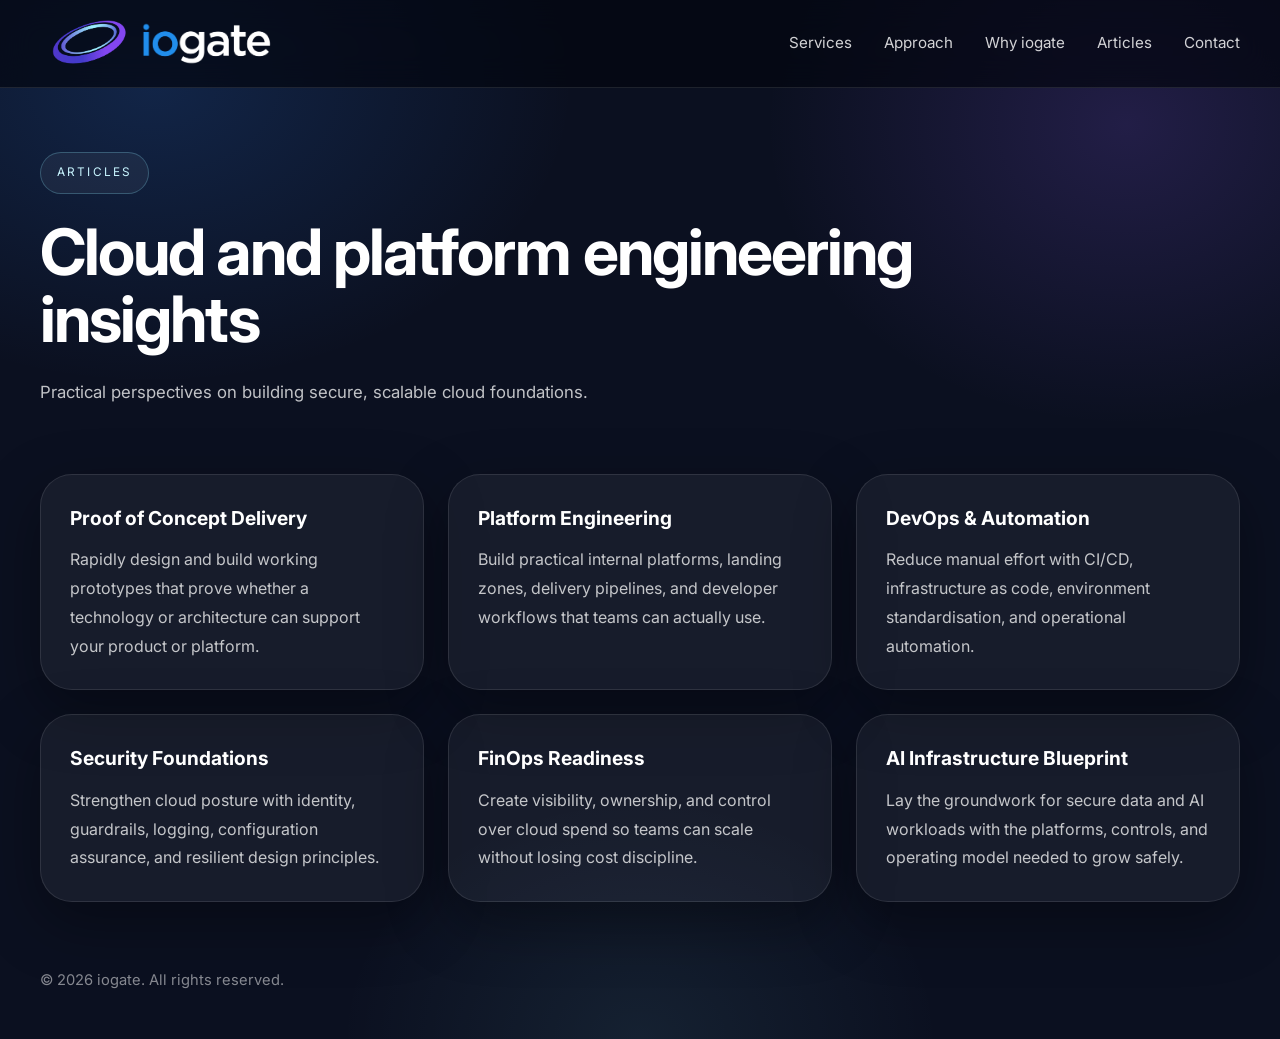
==== articles/index.html @ 21b883d8 "added details for articles" ====
<!DOCTYPE html>
<html lang="en">
<head>
  <meta charset="UTF-8" />
  <meta name="viewport" content="width=device-width, initial-scale=1.0" />
  <title>Articles | iogate</title>
  <meta name="description" content="Cloud and platform engineering articles from iogate." />
  <link rel="stylesheet" href="../styles.css" />
  <link rel="preconnect" href="https://fonts.bunny.net" />
  <link rel="stylesheet" href="https://fonts.bunny.net/css?family=inter:400,700,800" />
  <link rel="icon" type="image/svg+xml" href="/images/favicon/favicon.svg">
  <link rel="icon" type="image/png" sizes="96x96" href="/images/favicon/favicon-96x96.png">
  <link rel="icon" href="/images/favicon/favicon.ico">
  <link rel="apple-touch-icon" sizes="180x180" href="/images/favicon/apple-touch-icon.png">
  <link rel="manifest" href="/images/favicon/site.webmanifest">
</head>
<body>
  <header class="site-header">
    <div class="container header-inner">
      <a class="brand" href="/" aria-label="iogate home">
        <img src="/images/iogate-logo.png" alt="" class="brand-icon-img" width="2315" height="1316" />
        <img src="/images/iogate-logo-header-text.png" alt="iogate" class="brand-text-img" width="3014" height="839" />
      </a>
      <button class="menu-toggle" aria-expanded="false" aria-controls="site-nav" id="menuToggle">Menu</button>
      <nav class="nav" id="site-nav">
        <a href="/#services">Services</a>
        <a href="/#approach">Approach</a>
        <a href="/#about">Why iogate</a>
        <a href="/articles/" aria-current="page">Articles</a>
        <a href="/#contact">Contact</a>
      </nav>
    </div>
  </header>

  <main>
    <section class="hero" style="padding: 4rem 0 2rem;">
      <div class="container">
        <div class="eyebrow">Articles</div>
        <h1 style="max-width: 24ch;">Cloud and platform engineering insights</h1>
        <p style="margin-top: 1.5rem; color: var(--muted); font-size: 1.05rem; line-height: 1.8; max-width: 60ch;">
          Practical perspectives on building secure, scalable cloud foundations.
        </p>
      </div>
    </section>

    <section class="section">
      <div class="container">
        <div class="services-grid">
          <a href="proof-of-concept-delivery.html" class="service-card-link">
            <article class="service-card">
              <h3>Proof of Concept Delivery</h3>
              <p>Rapidly design and build working prototypes that prove whether a technology or architecture can support your product or platform.</p>
            </article>
          </a>
          <a href="platform-engineering.html" class="service-card-link">
            <article class="service-card">
              <h3>Platform Engineering</h3>
              <p>Build practical internal platforms, landing zones, delivery pipelines, and developer workflows that teams can actually use.</p>
            </article>
          </a>
          <a href="devops-and-automation.html" class="service-card-link">
            <article class="service-card">
              <h3>DevOps &amp; Automation</h3>
              <p>Reduce manual effort with CI/CD, infrastructure as code, environment standardisation, and operational automation.</p>
            </article>
          </a>
          <a href="security-foundations.html" class="service-card-link">
            <article class="service-card">
              <h3>Security Foundations</h3>
              <p>Strengthen cloud posture with identity, guardrails, logging, configuration assurance, and resilient design principles.</p>
            </article>
          </a>
          <a href="finops-readiness.html" class="service-card-link">
            <article class="service-card">
              <h3>FinOps Readiness</h3>
              <p>Create visibility, ownership, and control over cloud spend so teams can scale without losing cost discipline.</p>
            </article>
          </a>
          <a href="ai-infrastructure-blueprint.html" class="service-card-link">
            <article class="service-card">
              <h3>AI Infrastructure Blueprint</h3>
              <p>Lay the groundwork for secure data and AI workloads with the platforms, controls, and operating model needed to grow safely.</p>
            </article>
          </a>
        </div>
      </div>
    </section>
  </main>

  <footer class="footer">
    <div class="container">&copy; <span id="year"></span> iogate. All rights reserved.</div>
  </footer>

  <script>
    const menuToggle = document.getElementById('menuToggle');
    const siteNav = document.getElementById('site-nav');
    const year = document.getElementById('year');
    if (year) year.textContent = new Date().getFullYear();
    if (menuToggle && siteNav) {
      menuToggle.addEventListener('click', function () {
        const isOpen = siteNav.classList.toggle('open');
        menuToggle.setAttribute('aria-expanded', String(isOpen));
      });
      siteNav.querySelectorAll('a').forEach(function (link) {
        link.addEventListener('click', function () {
          siteNav.classList.remove('open');
          menuToggle.setAttribute('aria-expanded', 'false');
        });
      });
    }
  </script>
</body>
</html>
---- styles.css ----
:root {
  --bg: #0b1020;
  --bg-soft: rgba(255, 255, 255, 0.05);
  --bg-softer: rgba(255, 255, 255, 0.03);
  --border: rgba(255, 255, 255, 0.1);

  --text: #ffffff;
  --muted: rgba(255, 255, 255, 0.75);
  --muted-2: rgba(255, 255, 255, 0.65);

  --blue: #4ea3ff;
  --blue-strong: #3185fc;
  --violet: #8b5cf6;
  --cyan: #8be9ff;

  --shadow: 0 20px 60px rgba(0, 0, 0, 0.35);
  --shadow-strong: 0 30px 80px rgba(6, 12, 30, 0.55);

  --radius: 32px;
  --radius-sm: 18px;
  --max: 1200px;
}

/* Base */
* {
  box-sizing: border-box;
}

.sr-only {
  position: absolute;
  width: 1px;
  height: 1px;
  padding: 0;
  margin: -1px;
  overflow: hidden;
  clip: rect(0, 0, 0, 0);
  white-space: nowrap;
  border: 0;
}

html {
  scroll-behavior: smooth;
}

body {
  margin: 0;
  font-family: Inter, ui-sans-serif, system-ui, -apple-system, BlinkMacSystemFont, "Segoe UI", sans-serif;
  line-height: 1.5;
  color: var(--text);
  background:
    radial-gradient(700px 500px at 12% 8%, rgba(49, 133, 252, 0.18), transparent 60%),
    radial-gradient(600px 500px at 88% 12%, rgba(139, 92, 246, 0.18), transparent 60%),
    radial-gradient(500px 400px at 50% 100%, rgba(139, 233, 255, 0.08), transparent 60%),
    var(--bg);
}

h1,
h2,
h3,
p {
  margin: 0;
}

a {
  color: inherit;
  text-decoration: none;
}

img {
  display: block;
  max-width: 100%;
}

.container {
  width: min(calc(100% - 2rem), var(--max));
  margin: 0 auto;
}

/* Header */
.site-header {
  position: sticky;
  top: 0;
  z-index: 20;
  backdrop-filter: blur(16px);
  background: rgba(4, 7, 16, 0.7);
  border-bottom: 1px solid var(--border);
}

.header-inner {
  position: relative;
  display: flex;
  align-items: center;
  justify-content: space-between;
  gap: 1rem;
  padding: 1rem 0;
}

.brand {
  display: flex;
  align-items: center;
  gap: 0;
}

.brand-icon-img {
  width: auto;
  height: 55px;
  margin-right: -16px;
}

.brand-text-img {
  width: auto;
  height: 44px;
}

.brand-logo {
  display: block;
  width: auto;
  height: 72px;
  filter: drop-shadow(0 8px 20px rgba(78, 163, 255, 0.25));
}

.nav {
  display: flex;
  align-items: center;
  gap: 2rem;
  color: rgba(255, 255, 255, 0.82);
  font-size: 0.95rem;
}

.nav a:hover {
  color: #fff;
}

.menu-toggle {
  display: none;
  padding: 0.7rem 0.9rem;
  border: 1px solid var(--border);
  border-radius: 14px;
  background: var(--bg-soft);
  color: #fff;
  cursor: pointer;
}

/* Hero */
.hero {
  padding: 5.5rem 0 4rem;
}

.hero-grid {
  display: grid;
  grid-template-columns: 1.05fr 0.95fr;
  gap: 3rem;
  align-items: center;
}

.eyebrow {
  display: inline-flex;
  align-items: center;
  gap: 0.5rem;
  margin-bottom: 1.5rem;
  padding: 0.7rem 1rem;
  border: 1px solid rgba(139, 233, 255, 0.25);
  border-radius: 999px;
  background: var(--bg-soft);
  color: #c8f5ff;
  font-size: 0.74rem;
  letter-spacing: 0.18em;
  text-transform: uppercase;
}

h1 {
  max-width: 14ch;
  font-size: clamp(2.6rem, 5vw, 4.5rem);
  line-height: 1.05;
  letter-spacing: -0.03em;
}

.hero-copy p {
  max-width: 60ch;
  margin-top: 1.5rem;
  color: var(--muted);
  font-size: 1.05rem;
  line-height: 1.8;
}

/* Buttons */
.button-row {
  display: flex;
  flex-wrap: wrap;
  gap: 1rem;
  margin-top: 2rem;
}

.button {
  display: inline-flex;
  align-items: center;
  justify-content: center;
  min-height: 50px;
  padding: 0 1.4rem;
  border: 1px solid transparent;
  border-radius: 18px;
  font-weight: 700;
  transition: transform 0.18s ease, background 0.18s ease, border-color 0.18s ease;
  white-space: nowrap;
  width: fit-content;
}

.button:hover {
  transform: translateY(-1px);
}

.button-primary {
  background: #fff;
  color: #101828;
  box-shadow: 0 16px 40px rgba(255, 255, 255, 0.08);
}

.button-secondary {
  border-color: rgba(255, 255, 255, 0.14);
  background: var(--bg-soft);
  color: #fff;
}

/* Trust cards */
.trust-grid {
  display: grid;
  grid-template-columns: repeat(2, minmax(0, 1fr));
  gap: 0.85rem 1rem;
  margin-top: 2.25rem;
}

.trust-card {
  position: relative;
  display: flex;
  align-items: center;
  min-height: 64px;
  padding: 1rem 1rem 1rem 1.15rem;
  border: 1px solid rgba(255, 255, 255, 0.06);
  border-radius: 16px;
  background: rgba(255, 255, 255, 0.025);
  color: rgba(255, 255, 255, 0.78);
  font-size: 0.94rem;
  line-height: 1.4;
}

.trust-card::before {
  content: "";
  position: absolute;
  top: 50%;
  left: 0.7rem;
  width: 2px;
  height: 60%;
  border-radius: 999px;
  transform: translateY(-50%);
  background: linear-gradient(180deg, var(--blue), var(--violet));
}

/* Shared panel styles */
.panel,
.service-card,
.step,
.contact-panel,
.form-panel,
.positioning {
  border: 1px solid var(--border);
  border-radius: var(--radius);
  background: var(--bg-soft);
  box-shadow: var(--shadow);
}

/* Hero visual card */
.visual-card {
  position: relative;
  display: flex;
  align-items: center;
  justify-content: center;
  min-height: 30rem;
  overflow: hidden;
  border: 1px solid var(--border);
  border-radius: 36px;
  background: linear-gradient(180deg, rgba(255, 255, 255, 0.05), rgba(255, 255, 255, 0.03));
  box-shadow: var(--shadow-strong);
}

.visual-card::before {
  content: "";
  position: absolute;
  top: 40%;
  left: 50%;
  width: 620px;
  height: 620px;
  border-radius: 999px;
  transform: translate(-50%, -50%);
  background: radial-gradient(
    circle,
    rgba(78, 163, 255, 0.25),
    rgba(139, 92, 246, 0.18),
    transparent 70%
  );
  filter: blur(50px);
  z-index: 0;
}

.visual-logo {
  position: absolute;
  inset: 0;
  z-index: 1;
  width: 100%;
  height: 100%;
  object-fit: contain;
  object-position: center 5%;
  transform: scale(1);
  filter: drop-shadow(0 40px 100px rgba(0, 0, 0, 0.8));
}

.visual-note {
  position: absolute;
  left: 2rem;
  right: 2rem;
  bottom: 1.5rem;
  z-index: 2;
  padding: 1rem;
  border: 1px solid var(--border);
  border-radius: 24px;
  background: rgba(3, 7, 18, 0.72);
  backdrop-filter: blur(12px);
}

.visual-note strong {
  display: block;
  margin-bottom: 0.45rem;
  font-size: 0.98rem;
}

.visual-note p {
  color: var(--muted-2);
  font-size: 0.95rem;
  line-height: 1.7;
}

/* Sections */
section.section {
  padding: 2.2rem 0;
}

.section-intro {
  max-width: 46rem;
  margin-bottom: 2rem;
}

.section-intro h2,
.panel h2,
.positioning h2,
.contact-panel h2 {
  margin-bottom: 1rem;
  font-size: clamp(1.9rem, 3vw, 2.9rem);
  line-height: 1.15;
  letter-spacing: -0.02em;
}

.kicker {
  margin-bottom: 1rem;
  color: #9defff;
  font-size: 0.78rem;
  letter-spacing: 0.18em;
  text-transform: uppercase;
}

.panel p,
.section-intro p,
.service-card p,
.step p,
.contact-panel p,
.contact-meta,
.positioning p {
  color: var(--muted);
  line-height: 1.8;
}

/* Grid layouts */
.panel-grid-3 {
  display: grid;
  grid-template-columns: 1.1fr 1fr 1fr;
  gap: 1.5rem;
}

.panel-grid-2 {
  display: grid;
  grid-template-columns: 1fr 1fr;
  gap: 1.5rem;
}

.panel {
  padding: 2rem;
}

.services-grid {
  display: grid;
  grid-template-columns: repeat(3, minmax(0, 1fr));
  gap: 1.5rem;
}

.service-card {
  padding: 1.8rem;
  transition: transform 0.18s ease, background 0.18s ease;
}

.service-card-link {
  display: block;
  color: inherit;
  text-decoration: none;
  border-radius: var(--radius);
}

.service-card-link .service-card {
  height: 100%;
}

.service-card:hover {
  transform: translateY(-4px);
  background: rgba(255, 255, 255, 0.07);
}

.service-card h3,
.step h3 {
  margin-bottom: 0.8rem;
  font-size: 1.2rem;
}

.approach-grid {
  display: grid;
  grid-template-columns: 0.95fr 1.05fr;
  gap: 2rem;
  align-items: start;
}

.steps {
  display: grid;
  gap: 1rem;
}

.step {
  display: grid;
  grid-template-columns: 52px 1fr;
  gap: 1rem;
  align-items: start;
  padding: 1.3rem 1.4rem;
}

.step-number {
  display: grid;
  place-items: center;
  width: 52px;
  height: 52px;
  border-radius: 999px;
  background: linear-gradient(135deg, var(--blue-strong), var(--violet));
  font-weight: 800;
}

.positioning {
  display: flex;
  align-items: center;
  justify-content: space-between;
  gap: 1.5rem;
  padding: 2rem;
  background: linear-gradient(
    90deg,
    rgba(49, 133, 252, 0.1),
    rgba(139, 92, 246, 0.1),
    rgba(139, 233, 255, 0.08)
  );
}

/* Contact */
.contact-grid {
  display: grid;
  grid-template-columns: 1fr 1fr;
  gap: 1.5rem;
}

.contact-panel,
.form-panel {
  padding: 2rem;
}

.contact-meta {
  display: grid;
  gap: 0.65rem;
  margin-top: 1.5rem;
  font-size: 0.98rem;
}

.form-grid {
  display: grid;
  gap: 1rem;
}

input,
textarea {
  width: 100%;
  padding: 1rem;
  border: 1px solid var(--border);
  border-radius: 18px;
  background: rgba(255, 255, 255, 0.05);
  color: #fff;
  font: inherit;
}

input::placeholder,
textarea::placeholder {
  color: rgba(255, 255, 255, 0.38);
}

input:focus,
textarea:focus {
  outline: none;
  border-color: rgba(78, 163, 255, 0.45);
  box-shadow: 0 0 0 4px rgba(78, 163, 255, 0.08);
}

textarea {
  min-height: 150px;
  resize: vertical;
}

/* Article body */
.article-body {
  max-width: 54rem;
  color: var(--muted);
  font-size: 1.1rem;
  line-height: 2;
}

.article-body h2 {
  margin-top: 3rem;
  margin-bottom: 1.25rem;
  padding-top: 2rem;
  border-top: 1px solid var(--border);
  color: var(--text);
  font-size: 1.6rem;
  letter-spacing: -0.02em;
}

.article-body h2:first-child {
  margin-top: 0;
  padding-top: 0;
  border-top: none;
}

.article-body h3 {
  margin-top: 2.5rem;
  margin-bottom: 1rem;
  color: var(--text);
  font-size: 1.25rem;
}

.article-body p {
  margin-top: 0;
  margin-bottom: 1.75rem;
}

.article-body ul,
.article-body ol {
  margin: 0 0 1.75rem 1.5rem;
  color: var(--muted);
}

.article-body li {
  margin-bottom: 0.65rem;
}

.article-body a {
  color: var(--blue);
  text-decoration: underline;
  text-decoration-color: rgba(78, 163, 255, 0.3);
  text-underline-offset: 3px;
  transition: text-decoration-color 0.18s ease;
}

.article-body a:hover {
  text-decoration-color: var(--blue);
}

.article-img {
  display: block;
  max-width: 60%;
  height: auto;
  margin: 2rem auto;
  border-radius: var(--radius-sm);
  border: 1px solid var(--border);
}

/* Footer */
.footer {
  padding: 2rem 0 3rem;
  color: rgba(255, 255, 255, 0.5);
  font-size: 0.92rem;
}

/* Tablet and down */
@media (max-width: 980px) {
  .hero-grid,
  .panel-grid-3,
  .panel-grid-2,
  .services-grid,
  .approach-grid,
  .contact-grid {
    grid-template-columns: 1fr;
  }

  .visual-card {
    min-height: 26rem;
  }

  .positioning {
    flex-direction: column;
    align-items: flex-start;
  }
}

/* Mobile */
@media (max-width: 760px) {
  .brand-logo {
    height: 52px;
    filter: drop-shadow(0 8px 20px rgba(78, 163, 255, 0.25));
  }

  .brand-icon-img {
    height: 46px;
    margin-right: -12px;
  }

  .brand-text-img {
    height: 36px;
  }

  .nav {
    display: none;
    position: absolute;
    top: calc(100% + 0.75rem);
    right: 1rem;
    left: 1rem;
    flex-direction: column;
    align-items: flex-start;
    padding: 1rem;
    border: 1px solid var(--border);
    border-radius: 22px;
    background: rgba(4, 7, 16, 0.96);
    box-shadow: var(--shadow);
  }

  .nav.open {
    display: flex;
  }

  .menu-toggle {
    display: inline-flex;
  }

  .hero {
    padding-top: 4rem;
  }

  .button-row {
    flex-direction: column;
    align-items: stretch;
  }

  .button {
    width: fit-content;   /* 👈 override full width */
  }

  .trust-grid {
    grid-template-columns: 1fr;
  }

  .visual-card {
    min-height: 26rem;
  }

  .visual-logo {
    object-position: center 9%;
    transform: scale(1.05);
  }

  .visual-card::before {
    inset: 0;
    top: 0;
    left: 0;
    width: auto;
    height: auto;
    border-radius: inherit;
    transform: none;
    background: radial-gradient(
      circle at center 32%,
      rgba(78, 163, 255, 0.22),
      rgba(139, 92, 246, 0.18),
      transparent 65%
    );
    filter: blur(45px);
  }

  .visual-note {
    left: 1rem;
    right: 1rem;
    bottom: 1rem;
    padding: 1.15rem;
  }
}
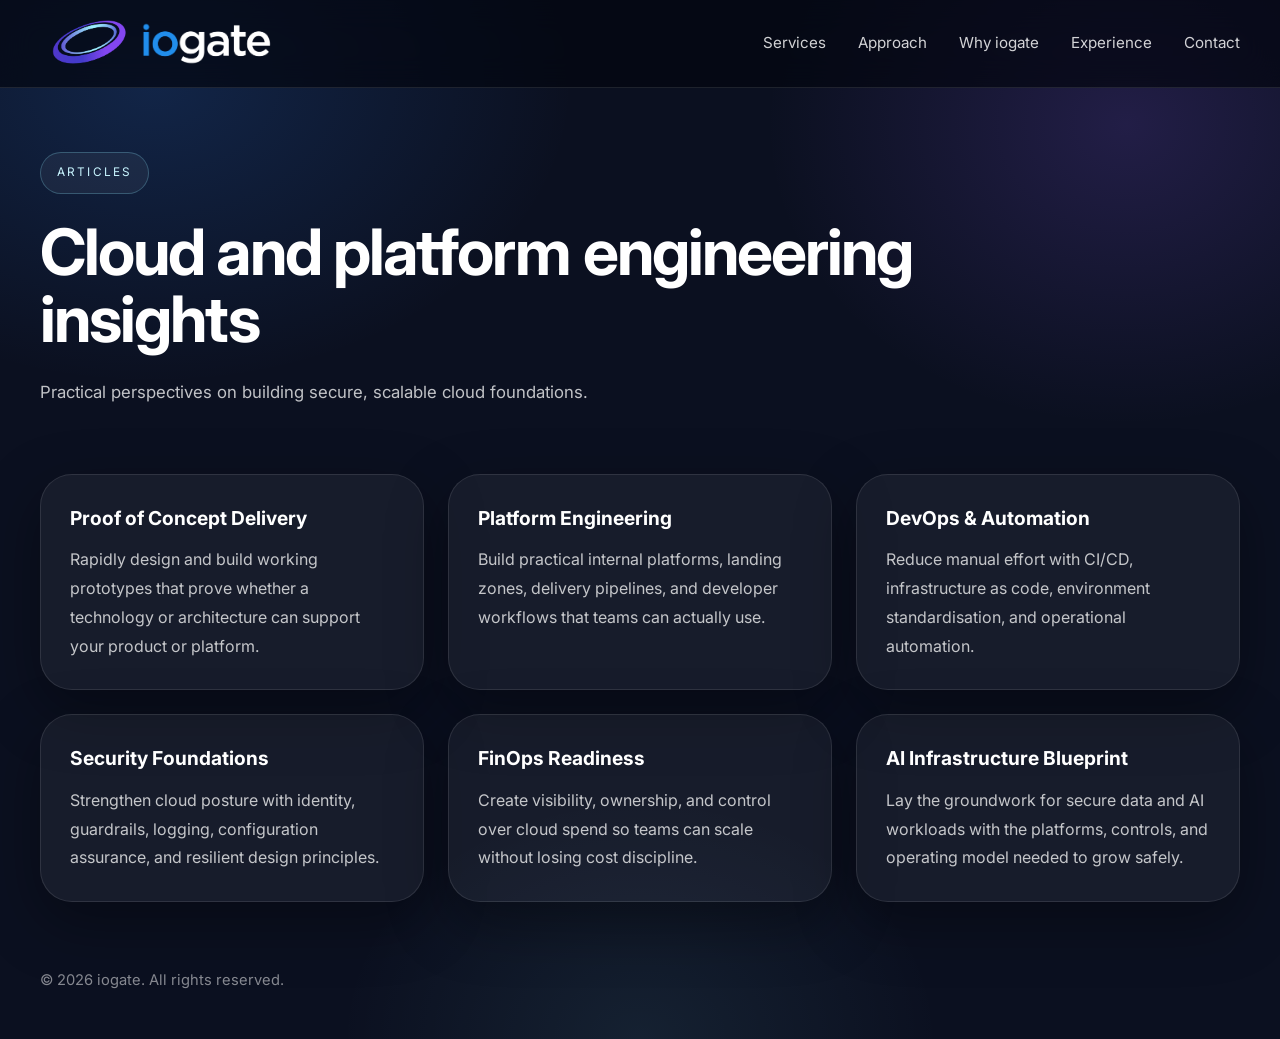
==== commit d0a87b5a: "Added relevant experience." ====
--- a/articles/index.html
+++ b/articles/index.html
@@ -5,7 +5,7 @@
   <meta name="viewport" content="width=device-width, initial-scale=1.0" />
   <title>Articles | iogate</title>
   <meta name="description" content="Cloud and platform engineering articles from iogate." />
-  <link rel="stylesheet" href="../styles.css" />
+  <link rel="stylesheet" href="../styles.css?v=5" />
   <link rel="preconnect" href="https://fonts.bunny.net" />
   <link rel="stylesheet" href="https://fonts.bunny.net/css?family=inter:400,700,800" />
   <link rel="icon" type="image/svg+xml" href="/images/favicon/favicon.svg">
@@ -26,7 +26,7 @@
         <a href="/#services">Services</a>
         <a href="/#approach">Approach</a>
         <a href="/#about">Why iogate</a>
-        <a href="/articles/" aria-current="page">Articles</a>
+        <a href="/#experience">Experience</a>
         <a href="/#contact">Contact</a>
       </nav>
     </div>
--- a/styles.css
+++ b/styles.css
@@ -369,6 +369,7 @@
 .panel p,
 .section-intro p,
 .service-card p,
+.experience-card p,
 .step p,
 .contact-panel p,
 .contact-meta,
@@ -394,10 +395,113 @@
   padding: 2rem;
 }
 
+.panel h2 {
+  font-size: clamp(1.6rem, 2.5vw, 2.3rem);
+}
+
+.panel .panel-followup {
+  margin-top: 1rem;
+}
+
+.founder-meta {
+  display: grid;
+  gap: 0.35rem;
+  margin-top: 1.5rem;
+  padding-top: 1.5rem;
+  border-top: 1px solid var(--border);
+}
+
+.founder-meta strong {
+  font-size: 1.05rem;
+}
+
+.founder-meta span {
+  color: var(--muted-2);
+  font-size: 0.94rem;
+}
+
+.team-heading {
+  color: #9defff;
+  font-size: 0.72rem;
+  letter-spacing: 0.14em;
+  text-transform: uppercase;
+}
+
+.team-grid {
+  display: grid;
+  gap: 1.25rem;
+}
+
+.team-profile + .team-profile {
+  padding-top: 1.25rem;
+  border-top: 1px solid var(--border);
+}
+
+.team-profile {
+  display: grid;
+  gap: 0.3rem;
+}
+
+.team-profile p {
+  margin-top: 0.35rem;
+  color: var(--muted);
+  font-size: 0.94rem;
+  line-height: 1.65;
+}
+
 .services-grid {
   display: grid;
   grid-template-columns: repeat(3, minmax(0, 1fr));
   gap: 1.5rem;
+}
+
+.experience-grid {
+  display: grid;
+  grid-template-columns: repeat(3, minmax(0, 1fr));
+  gap: 1.5rem;
+}
+
+.experience-card {
+  padding: 1.8rem;
+  border: 1px solid var(--border);
+  border-radius: var(--radius);
+  background: linear-gradient(180deg, rgba(78, 163, 255, 0.07), var(--bg-soft));
+  box-shadow: var(--shadow);
+}
+
+.experience-card h3 {
+  margin-bottom: 0.8rem;
+  font-size: 1.2rem;
+}
+
+.experience-label {
+  margin-bottom: 1rem;
+  color: #9defff;
+  font-size: 0.72rem;
+  letter-spacing: 0.14em;
+  text-transform: uppercase;
+}
+
+.experience-cta {
+  display: flex;
+  align-items: center;
+  justify-content: space-between;
+  gap: 1.5rem;
+  margin-top: 1.5rem;
+  padding: 1.5rem 1.8rem;
+  border: 1px solid var(--border);
+  border-radius: var(--radius-sm);
+  background: rgba(255, 255, 255, 0.035);
+}
+
+.experience-cta p {
+  max-width: 48rem;
+  color: var(--muted);
+  line-height: 1.7;
+}
+
+.experience-cta strong {
+  color: var(--text);
 }
 
 .service-card {
@@ -603,6 +707,7 @@
   .panel-grid-3,
   .panel-grid-2,
   .services-grid,
+  .experience-grid,
   .approach-grid,
   .contact-grid {
     grid-template-columns: 1fr;
@@ -613,6 +718,11 @@
   }
 
   .positioning {
+    flex-direction: column;
+    align-items: flex-start;
+  }
+
+  .experience-cta {
     flex-direction: column;
     align-items: flex-start;
   }
@@ -706,4 +816,4 @@
     bottom: 1rem;
     padding: 1.15rem;
   }
-}+}
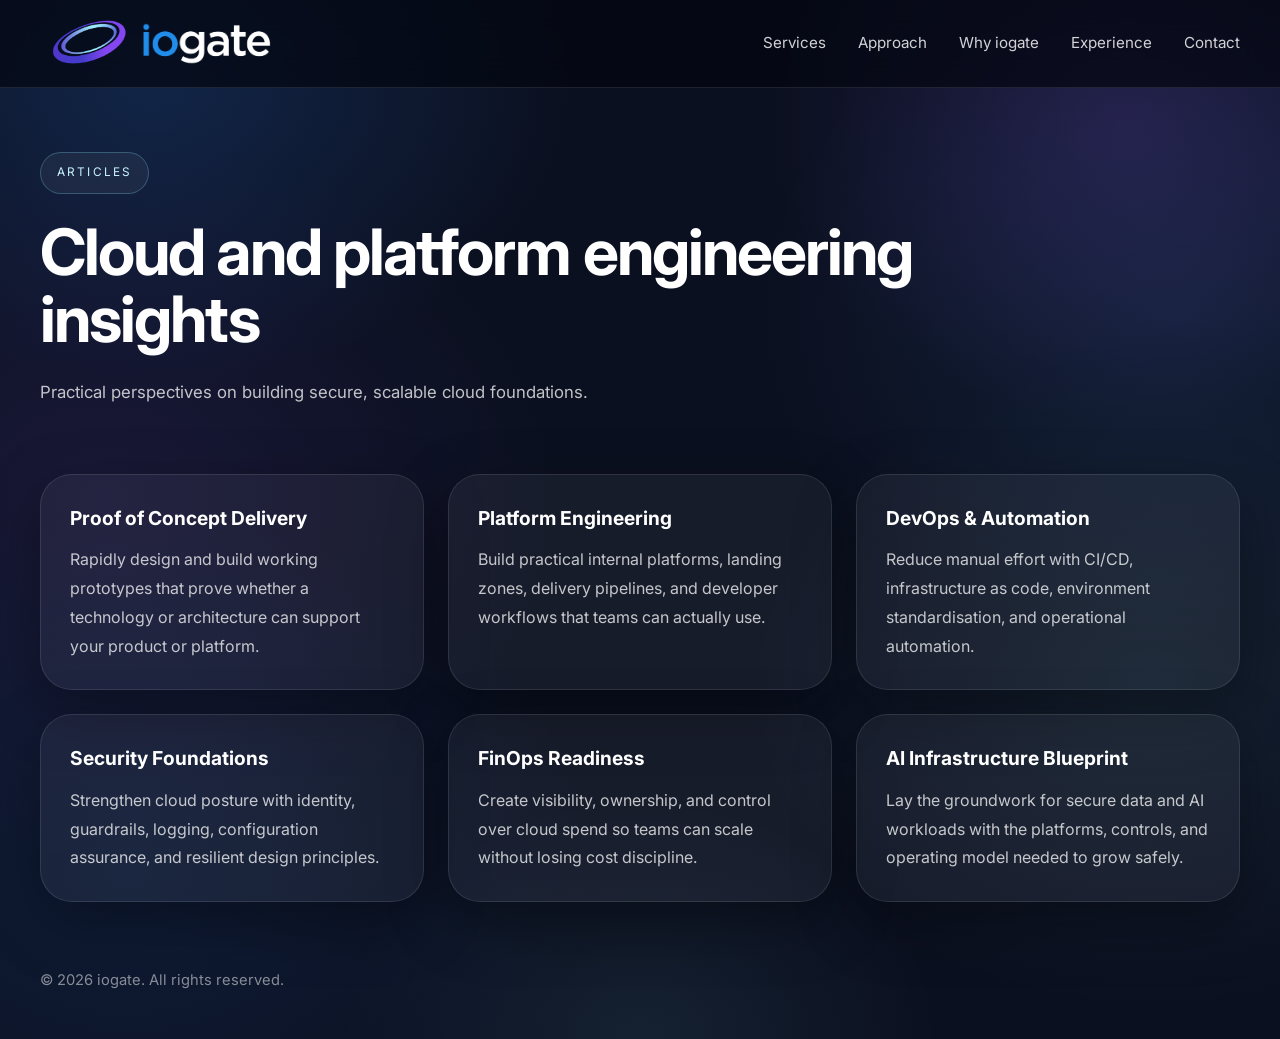
==== commit 710e47bc: "Updated the positioning throughout the homepage" ====
--- a/articles/index.html
+++ b/articles/index.html
@@ -5,7 +5,7 @@
   <meta name="viewport" content="width=device-width, initial-scale=1.0" />
   <title>Articles | iogate</title>
   <meta name="description" content="Cloud and platform engineering articles from iogate." />
-  <link rel="stylesheet" href="../styles.css?v=5" />
+  <link rel="stylesheet" href="../styles.css?v=7" />
   <link rel="preconnect" href="https://fonts.bunny.net" />
   <link rel="stylesheet" href="https://fonts.bunny.net/css?family=inter:400,700,800" />
   <link rel="icon" type="image/svg+xml" href="/images/favicon/favicon.svg">
--- a/styles.css
+++ b/styles.css
@@ -50,6 +50,10 @@
   background:
     radial-gradient(700px 500px at 12% 8%, rgba(49, 133, 252, 0.18), transparent 60%),
     radial-gradient(600px 500px at 88% 12%, rgba(139, 92, 246, 0.18), transparent 60%),
+    radial-gradient(650px 520px at 92% 30%, rgba(78, 163, 255, 0.1), transparent 65%),
+    radial-gradient(700px 560px at 8% 48%, rgba(139, 92, 246, 0.11), transparent 65%),
+    radial-gradient(620px 500px at 90% 66%, rgba(139, 233, 255, 0.08), transparent 65%),
+    radial-gradient(720px 560px at 10% 84%, rgba(49, 133, 252, 0.1), transparent 65%),
     radial-gradient(500px 400px at 50% 100%, rgba(139, 233, 255, 0.08), transparent 60%),
     var(--bg);
 }
@@ -343,6 +347,10 @@
   padding: 2.2rem 0;
 }
 
+section[id] {
+  scroll-margin-top: 7.5rem;
+}
+
 .section-intro {
   max-width: 46rem;
   margin-bottom: 2rem;
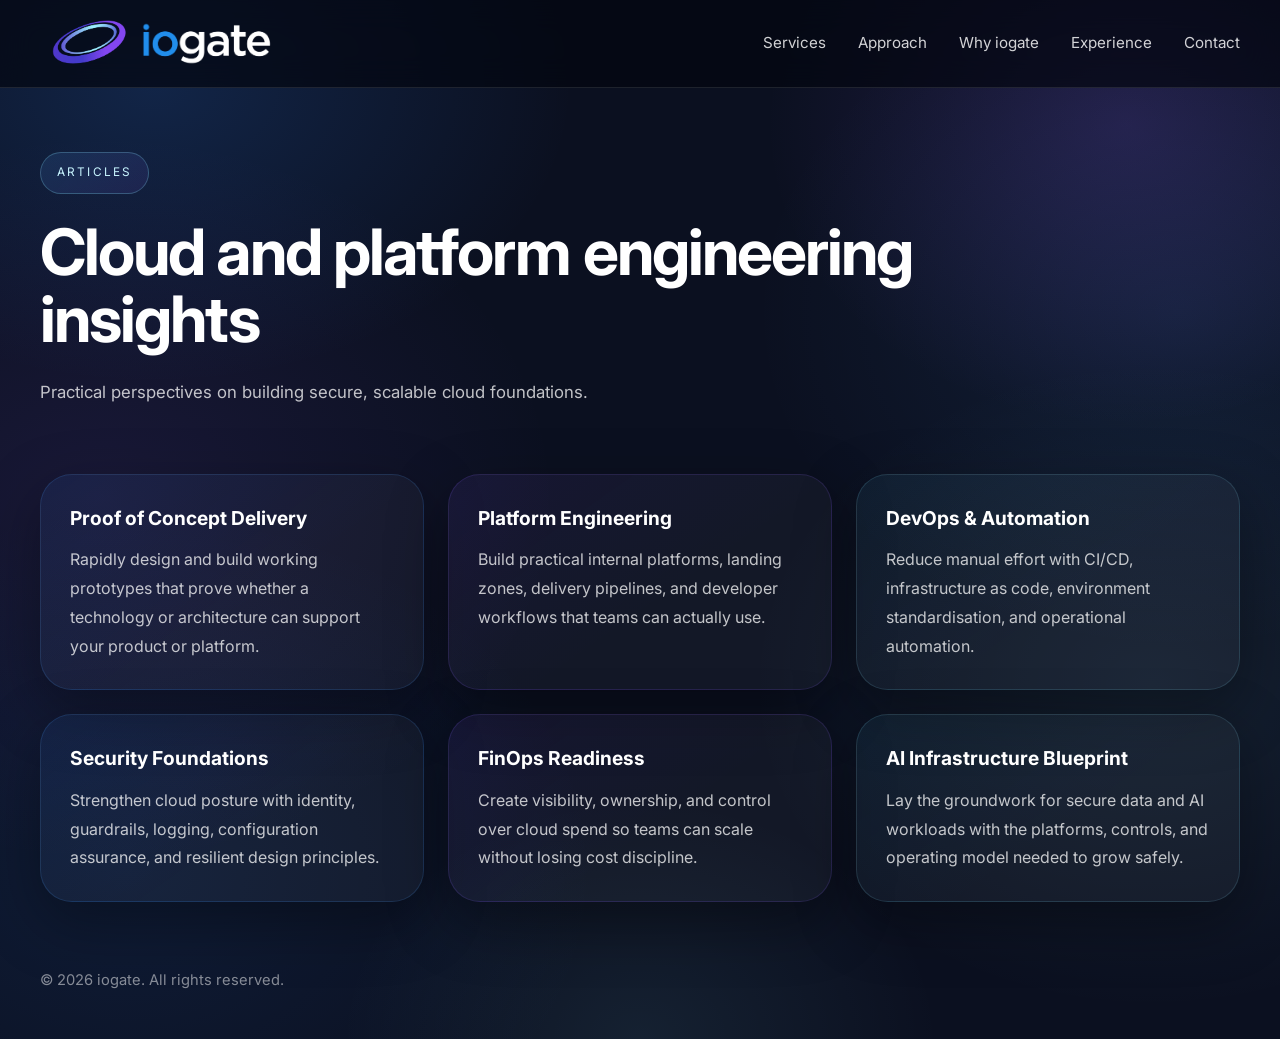
==== commit d3262f51: "Looks better now" ====
--- a/articles/index.html
+++ b/articles/index.html
@@ -5,7 +5,7 @@
   <meta name="viewport" content="width=device-width, initial-scale=1.0" />
   <title>Articles | iogate</title>
   <meta name="description" content="Cloud and platform engineering articles from iogate." />
-  <link rel="stylesheet" href="../styles.css?v=7" />
+  <link rel="stylesheet" href="../styles.css?v=13" />
   <link rel="preconnect" href="https://fonts.bunny.net" />
   <link rel="stylesheet" href="https://fonts.bunny.net/css?family=inter:400,700,800" />
   <link rel="icon" type="image/svg+xml" href="/images/favicon/favicon.svg">
--- a/styles.css
+++ b/styles.css
@@ -44,6 +44,7 @@
 
 body {
   margin: 0;
+  overflow-x: hidden;
   font-family: Inter, ui-sans-serif, system-ui, -apple-system, BlinkMacSystemFont, "Segoe UI", sans-serif;
   line-height: 1.5;
   color: var(--text);
@@ -165,7 +166,7 @@
   padding: 0.7rem 1rem;
   border: 1px solid rgba(139, 233, 255, 0.25);
   border-radius: 999px;
-  background: var(--bg-soft);
+  background: linear-gradient(135deg, rgba(78, 163, 255, 0.13), rgba(139, 92, 246, 0.1));
   color: #c8f5ff;
   font-size: 0.74rem;
   letter-spacing: 0.18em;
@@ -214,14 +215,14 @@
 }
 
 .button-primary {
-  background: #fff;
-  color: #101828;
-  box-shadow: 0 16px 40px rgba(255, 255, 255, 0.08);
+  background: linear-gradient(135deg, #2563eb, #4f46e5 52%, #7c3aed);
+  color: #fff;
+  box-shadow: 0 16px 40px rgba(78, 119, 255, 0.22);
 }
 
 .button-secondary {
-  border-color: rgba(255, 255, 255, 0.14);
-  background: var(--bg-soft);
+  border-color: rgba(139, 233, 255, 0.2);
+  background: linear-gradient(135deg, rgba(78, 163, 255, 0.08), rgba(255, 255, 255, 0.04));
   color: #fff;
 }
 
@@ -245,6 +246,26 @@
   color: rgba(255, 255, 255, 0.78);
   font-size: 0.94rem;
   line-height: 1.4;
+}
+
+.trust-card:nth-child(1) {
+  border-color: rgba(78, 163, 255, 0.14);
+  background: linear-gradient(135deg, rgba(49, 133, 252, 0.1), rgba(255, 255, 255, 0.025));
+}
+
+.trust-card:nth-child(2) {
+  border-color: rgba(139, 92, 246, 0.14);
+  background: linear-gradient(135deg, rgba(139, 92, 246, 0.1), rgba(255, 255, 255, 0.025));
+}
+
+.trust-card:nth-child(3) {
+  border-color: rgba(139, 233, 255, 0.14);
+  background: linear-gradient(135deg, rgba(139, 233, 255, 0.08), rgba(255, 255, 255, 0.025));
+}
+
+.trust-card:nth-child(4) {
+  border-color: rgba(116, 112, 255, 0.16);
+  background: linear-gradient(135deg, rgba(78, 163, 255, 0.08), rgba(139, 92, 246, 0.09));
 }
 
 .trust-card::before {
@@ -282,7 +303,10 @@
   overflow: hidden;
   border: 1px solid var(--border);
   border-radius: 36px;
-  background: linear-gradient(180deg, rgba(255, 255, 255, 0.05), rgba(255, 255, 255, 0.03));
+  background:
+    radial-gradient(circle at 70% 18%, rgba(139, 92, 246, 0.18), transparent 48%),
+    radial-gradient(circle at 25% 40%, rgba(78, 163, 255, 0.1), transparent 46%),
+    linear-gradient(180deg, rgba(255, 255, 255, 0.055), rgba(255, 255, 255, 0.03));
   box-shadow: var(--shadow-strong);
 }
 
@@ -305,16 +329,15 @@
   z-index: 0;
 }
 
-.visual-logo {
+.visual-brand-mark {
   position: absolute;
-  inset: 0;
-  z-index: 1;
-  width: 100%;
-  height: 100%;
-  object-fit: contain;
-  object-position: center 5%;
-  transform: scale(1);
-  filter: drop-shadow(0 40px 100px rgba(0, 0, 0, 0.8));
+  top: 4%;
+  left: 50%;
+  z-index: 2;
+  width: 86%;
+  height: auto;
+  transform: translateX(-50%);
+  filter: drop-shadow(0 14px 28px rgba(78, 163, 255, 0.24));
 }
 
 .visual-note {
@@ -322,7 +345,7 @@
   left: 2rem;
   right: 2rem;
   bottom: 1.5rem;
-  z-index: 2;
+  z-index: 3;
   padding: 1rem;
   border: 1px solid var(--border);
   border-radius: 24px;
@@ -344,7 +367,48 @@
 
 /* Sections */
 section.section {
+  position: relative;
+  isolation: isolate;
   padding: 2.2rem 0;
+}
+
+section.section > .container {
+  position: relative;
+  z-index: 1;
+}
+
+#about::before,
+#services::before,
+#contact::before {
+  content: "";
+  position: absolute;
+  z-index: 0;
+  width: 36rem;
+  height: 21rem;
+  background: url("images/iogate-logo.png") center / contain no-repeat;
+  opacity: 0.045;
+  filter: drop-shadow(0 0 40px rgba(78, 163, 255, 0.28));
+  pointer-events: none;
+}
+
+#about::before {
+  top: 10%;
+  left: -22rem;
+  transform: rotate(-8deg);
+}
+
+#services::before {
+  top: 28%;
+  right: -21rem;
+  transform: rotate(12deg);
+  opacity: 0.04;
+  filter: drop-shadow(0 0 42px rgba(139, 92, 246, 0.3));
+}
+
+#contact::before {
+  bottom: 3%;
+  left: -18rem;
+  transform: rotate(-12deg);
 }
 
 section[id] {
@@ -403,6 +467,16 @@
   padding: 2rem;
 }
 
+#about .panel:first-child {
+  border-color: rgba(78, 163, 255, 0.16);
+  background: linear-gradient(145deg, rgba(49, 133, 252, 0.09), rgba(255, 255, 255, 0.035) 55%);
+}
+
+#about .panel:last-child {
+  border-color: rgba(139, 92, 246, 0.16);
+  background: linear-gradient(145deg, rgba(139, 92, 246, 0.085), rgba(255, 255, 255, 0.035) 55%);
+}
+
 .panel h2 {
   font-size: clamp(1.6rem, 2.5vw, 2.3rem);
 }
@@ -470,6 +544,8 @@
 }
 
 .experience-card {
+  position: relative;
+  overflow: hidden;
   padding: 1.8rem;
   border: 1px solid var(--border);
   border-radius: var(--radius);
@@ -477,13 +553,83 @@
   box-shadow: var(--shadow);
 }
 
+.experience-card:nth-child(1) {
+  border-color: rgba(78, 163, 255, 0.18);
+  background: linear-gradient(150deg, rgba(49, 133, 252, 0.12), rgba(255, 255, 255, 0.035) 65%);
+}
+
+.experience-card:nth-child(2) {
+  border-color: rgba(139, 92, 246, 0.18);
+  background: linear-gradient(150deg, rgba(139, 92, 246, 0.12), rgba(255, 255, 255, 0.035) 65%);
+}
+
+.experience-card:nth-child(3) {
+  border-color: rgba(139, 233, 255, 0.16);
+  background: linear-gradient(150deg, rgba(63, 190, 220, 0.1), rgba(255, 255, 255, 0.035) 65%);
+}
+
+.experience-card::before {
+  content: "";
+  position: absolute;
+  top: 0;
+  right: 1.6rem;
+  left: 1.6rem;
+  height: 2px;
+  background: linear-gradient(90deg, transparent, var(--blue), var(--violet), transparent);
+  opacity: 0.7;
+}
+
+.experience-card-top {
+  display: flex;
+  align-items: center;
+  gap: 0.8rem;
+  margin-bottom: 1rem;
+}
+
+.experience-art {
+  position: relative;
+  display: grid;
+  flex: 0 0 44px;
+  place-items: center;
+  width: 44px;
+  height: 44px;
+  border: 1px solid rgba(139, 233, 255, 0.16);
+  border-radius: 14px;
+  background: linear-gradient(145deg, rgba(78, 163, 255, 0.11), rgba(139, 92, 246, 0.08));
+  color: var(--cyan);
+  box-shadow: inset 0 1px 0 rgba(255, 255, 255, 0.05);
+  overflow: hidden;
+}
+
+.experience-art::before,
+.service-art::before {
+  content: "";
+  position: absolute;
+  width: 110%;
+  height: 70%;
+  background: url("images/iogate-logo.png") center / contain no-repeat;
+  opacity: 0.1;
+  pointer-events: none;
+}
+
+.experience-art svg {
+  position: relative;
+  z-index: 1;
+  width: 29px;
+  height: 29px;
+  stroke: currentColor;
+  stroke-width: 1.7;
+  stroke-linecap: round;
+  stroke-linejoin: round;
+}
+
 .experience-card h3 {
+  min-height: 2.9em;
   margin-bottom: 0.8rem;
   font-size: 1.2rem;
 }
 
 .experience-label {
-  margin-bottom: 1rem;
   color: #9defff;
   font-size: 0.72rem;
   letter-spacing: 0.14em;
@@ -513,8 +659,68 @@
 }
 
 .service-card {
+  position: relative;
+  overflow: hidden;
   padding: 1.8rem;
   transition: transform 0.18s ease, background 0.18s ease;
+}
+
+.service-card-link:nth-child(3n + 1) .service-card {
+  border-color: rgba(78, 163, 255, 0.16);
+  background: linear-gradient(145deg, rgba(49, 133, 252, 0.09), rgba(255, 255, 255, 0.035) 58%);
+}
+
+.service-card-link:nth-child(3n + 2) .service-card {
+  border-color: rgba(139, 92, 246, 0.16);
+  background: linear-gradient(145deg, rgba(139, 92, 246, 0.09), rgba(255, 255, 255, 0.035) 58%);
+}
+
+.service-card-link:nth-child(3n) .service-card {
+  border-color: rgba(139, 233, 255, 0.14);
+  background: linear-gradient(145deg, rgba(67, 185, 218, 0.08), rgba(255, 255, 255, 0.035) 58%);
+}
+
+.service-card::before {
+  content: "";
+  position: absolute;
+  top: -5rem;
+  right: -4rem;
+  width: 11rem;
+  height: 11rem;
+  border-radius: 50%;
+  background: radial-gradient(circle, rgba(78, 163, 255, 0.1), transparent 68%);
+  opacity: 0;
+  transition: opacity 0.25s ease;
+  pointer-events: none;
+}
+
+.service-art {
+  position: relative;
+  display: grid;
+  place-items: center;
+  width: 64px;
+  height: 64px;
+  margin-bottom: 1.35rem;
+  border: 1px solid rgba(139, 233, 255, 0.16);
+  border-radius: 20px;
+  background: linear-gradient(145deg, rgba(78, 163, 255, 0.12), rgba(139, 92, 246, 0.08));
+  color: var(--cyan);
+  box-shadow:
+    inset 0 1px 0 rgba(255, 255, 255, 0.06),
+    0 14px 28px rgba(3, 7, 18, 0.2);
+  transition: transform 0.22s ease, border-color 0.22s ease, box-shadow 0.22s ease;
+  overflow: hidden;
+}
+
+.service-art svg {
+  position: relative;
+  z-index: 1;
+  width: 38px;
+  height: 38px;
+  stroke: currentColor;
+  stroke-width: 1.75;
+  stroke-linecap: round;
+  stroke-linejoin: round;
 }
 
 .service-card-link {
@@ -528,9 +734,22 @@
   height: 100%;
 }
 
-.service-card:hover {
+.service-card-link:hover .service-card,
+.service-card-link:focus-visible .service-card {
   transform: translateY(-4px);
-  background: rgba(255, 255, 255, 0.07);
+  background: linear-gradient(145deg, rgba(78, 163, 255, 0.13), rgba(139, 92, 246, 0.09));
+}
+
+.service-card:hover::before {
+  opacity: 1;
+}
+
+.service-card:hover .service-art {
+  transform: translateY(-2px) rotate(-2deg);
+  border-color: rgba(139, 233, 255, 0.3);
+  box-shadow:
+    inset 0 1px 0 rgba(255, 255, 255, 0.08),
+    0 16px 34px rgba(49, 133, 252, 0.12);
 }
 
 .service-card h3,
@@ -547,11 +766,27 @@
 }
 
 .steps {
+  position: relative;
   display: grid;
   gap: 1rem;
 }
 
+.steps::before {
+  content: "";
+  position: absolute;
+  top: 2.9rem;
+  bottom: 2.9rem;
+  left: calc(1.4rem + 25px);
+  z-index: 0;
+  width: 2px;
+  border-radius: 999px;
+  background: linear-gradient(180deg, var(--blue), var(--violet), var(--cyan));
+  box-shadow: 0 0 18px rgba(78, 163, 255, 0.3);
+}
+
 .step {
+  position: relative;
+  z-index: 1;
   display: grid;
   grid-template-columns: 52px 1fr;
   gap: 1rem;
@@ -565,8 +800,9 @@
   width: 52px;
   height: 52px;
   border-radius: 999px;
-  background: linear-gradient(135deg, var(--blue-strong), var(--violet));
+  background: linear-gradient(135deg, #2563eb, #7c3aed);
   font-weight: 800;
+  box-shadow: 0 0 24px rgba(78, 163, 255, 0.18);
 }
 
 .positioning {
@@ -595,6 +831,16 @@
   padding: 2rem;
 }
 
+.contact-panel {
+  border-color: rgba(78, 163, 255, 0.16);
+  background: linear-gradient(145deg, rgba(49, 133, 252, 0.09), rgba(255, 255, 255, 0.035) 60%);
+}
+
+.form-panel {
+  border-color: rgba(139, 92, 246, 0.16);
+  background: linear-gradient(145deg, rgba(139, 92, 246, 0.085), rgba(255, 255, 255, 0.035) 60%);
+}
+
 .contact-meta {
   display: grid;
   gap: 0.65rem;
@@ -733,6 +979,10 @@
   .experience-cta {
     flex-direction: column;
     align-items: flex-start;
+  }
+
+  .experience-card h3 {
+    min-height: 0;
   }
 }
 
@@ -796,9 +1046,9 @@
     min-height: 26rem;
   }
 
-  .visual-logo {
-    object-position: center 9%;
-    transform: scale(1.05);
+  .visual-brand-mark {
+    top: 6%;
+    width: 92%;
   }
 
   .visual-card::before {
@@ -825,3 +1075,18 @@
     padding: 1.15rem;
   }
 }
+
+@media (prefers-reduced-motion: reduce) {
+  html {
+    scroll-behavior: auto;
+  }
+
+  .button,
+  .service-card,
+  .service-card::before,
+  .service-art,
+  .visual-brand-mark {
+    transition: none;
+    animation: none;
+  }
+}
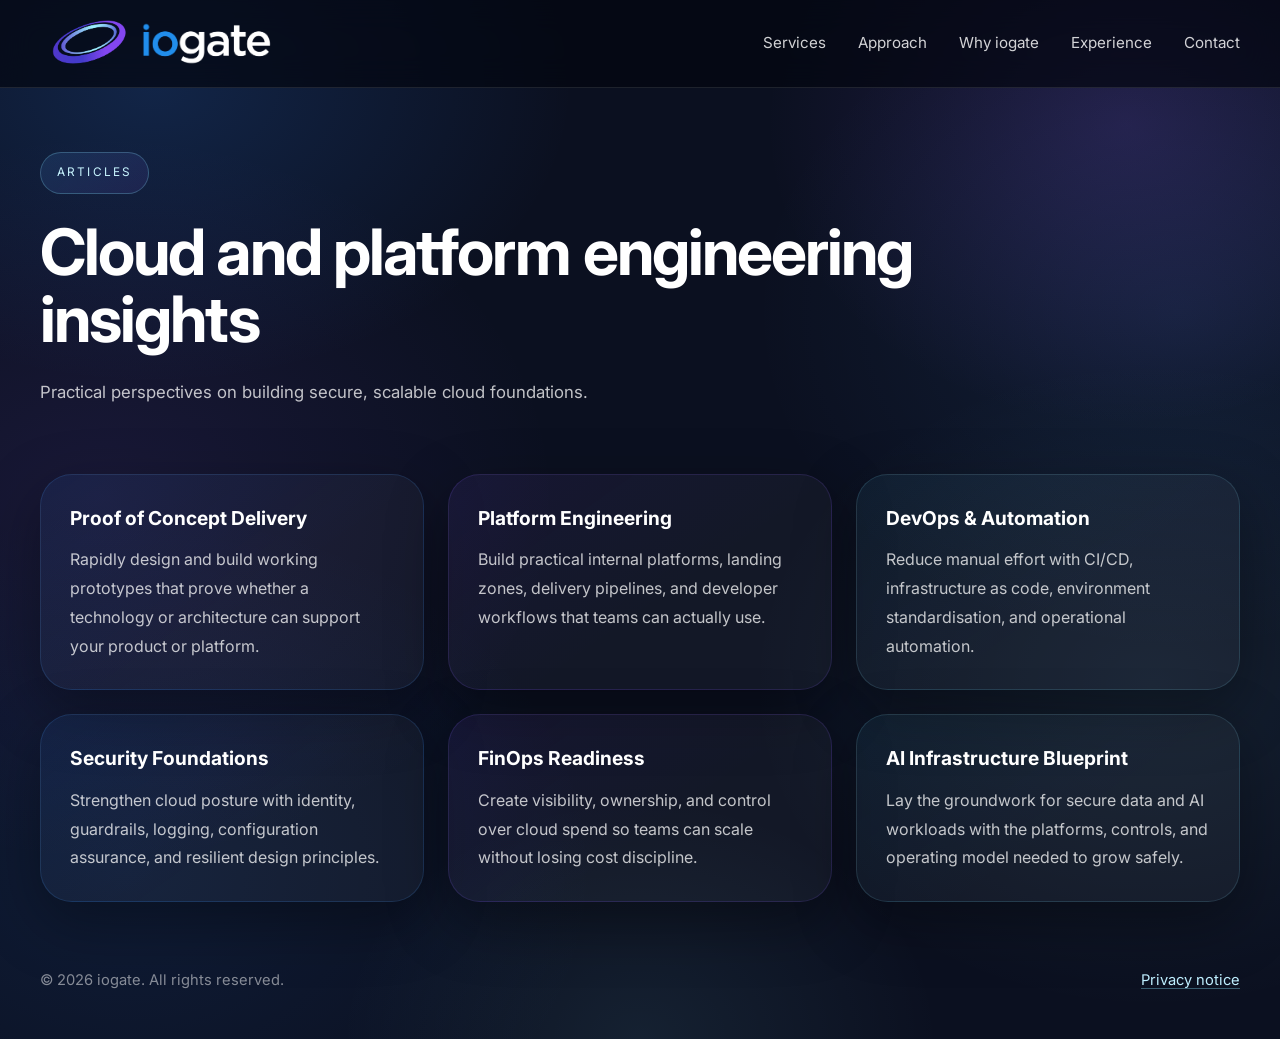
==== commit ae08841b: "Added new version of styles.css to articles/devops-and-automation.html and articles/platform-enginee" ====
--- a/articles/index.html
+++ b/articles/index.html
@@ -5,39 +5,46 @@
   <meta name="viewport" content="width=device-width, initial-scale=1.0" />
   <title>Articles | iogate</title>
   <meta name="description" content="Cloud and platform engineering articles from iogate." />
-  <link rel="stylesheet" href="../styles.css?v=13" />
+  <link rel="canonical" href="https://iogate-engineering.github.io/articles/" />
+  <meta property="og:title" content="Cloud and Platform Engineering Articles | iogate" />
+  <meta property="og:description" content="Practical guidance on AWS, platforms, automation, security, FinOps, proofs of concept, and AI infrastructure." />
+  <meta property="og:type" content="website" />
+  <meta property="og:url" content="https://iogate-engineering.github.io/articles/" />
+  <meta property="og:image" content="https://iogate-engineering.github.io/images/iogate-logo.png" />
+  <meta property="og:image:alt" content="iogate" />
+  <meta name="twitter:card" content="summary_large_image" />
+  <link rel="stylesheet" href="../styles.css?v=23" />
   <link rel="preconnect" href="https://fonts.bunny.net" />
   <link rel="stylesheet" href="https://fonts.bunny.net/css?family=inter:400,700,800" />
-  <link rel="icon" type="image/svg+xml" href="/images/favicon/favicon.svg">
-  <link rel="icon" type="image/png" sizes="96x96" href="/images/favicon/favicon-96x96.png">
-  <link rel="icon" href="/images/favicon/favicon.ico">
-  <link rel="apple-touch-icon" sizes="180x180" href="/images/favicon/apple-touch-icon.png">
-  <link rel="manifest" href="/images/favicon/site.webmanifest">
+  <link rel="icon" type="image/png" sizes="96x96" href="../images/favicon/favicon-96x96.png">
+  <link rel="icon" href="../images/favicon/favicon.ico">
+  <link rel="apple-touch-icon" sizes="180x180" href="../images/favicon/apple-touch-icon.png">
+  <link rel="manifest" href="../images/favicon/site.webmanifest">
 </head>
 <body>
   <header class="site-header">
     <div class="container header-inner">
-      <a class="brand" href="/" aria-label="iogate home">
-        <img src="/images/iogate-logo.png" alt="" class="brand-icon-img" width="2315" height="1316" />
-        <img src="/images/iogate-logo-header-text.png" alt="iogate" class="brand-text-img" width="3014" height="839" />
+      <a class="brand" href="../index.html" aria-label="iogate home">
+        <img src="../images/iogate-logo.png" alt="" class="brand-icon-img" width="2315" height="1316" />
+        <img src="../images/iogate-logo-header-text.png" alt="iogate" class="brand-text-img" width="3014" height="839" />
       </a>
       <button class="menu-toggle" aria-expanded="false" aria-controls="site-nav" id="menuToggle">Menu</button>
       <nav class="nav" id="site-nav">
-        <a href="/#services">Services</a>
-        <a href="/#approach">Approach</a>
-        <a href="/#about">Why iogate</a>
-        <a href="/#experience">Experience</a>
-        <a href="/#contact">Contact</a>
+        <a href="../index.html#services">Services</a>
+        <a href="../index.html#approach">Approach</a>
+        <a href="../index.html#about">Why iogate</a>
+        <a href="../index.html#experience">Experience</a>
+        <a href="../index.html#contact">Contact</a>
       </nav>
     </div>
   </header>
 
   <main>
-    <section class="hero" style="padding: 4rem 0 2rem;">
+    <section class="hero article-hero">
       <div class="container">
         <div class="eyebrow">Articles</div>
-        <h1 style="max-width: 24ch;">Cloud and platform engineering insights</h1>
-        <p style="margin-top: 1.5rem; color: var(--muted); font-size: 1.05rem; line-height: 1.8; max-width: 60ch;">
+        <h1>Cloud and platform engineering insights</h1>
+        <p class="article-lede">
           Practical perspectives on building secure, scalable cloud foundations.
         </p>
       </div>
@@ -88,26 +95,9 @@
   </main>
 
   <footer class="footer">
-    <div class="container">&copy; <span id="year"></span> iogate. All rights reserved.</div>
+    <div class="container footer-inner"><span>&copy; <span id="year"></span> iogate. All rights reserved.</span><a href="../privacy.html">Privacy notice</a></div>
   </footer>
 
-  <script>
-    const menuToggle = document.getElementById('menuToggle');
-    const siteNav = document.getElementById('site-nav');
-    const year = document.getElementById('year');
-    if (year) year.textContent = new Date().getFullYear();
-    if (menuToggle && siteNav) {
-      menuToggle.addEventListener('click', function () {
-        const isOpen = siteNav.classList.toggle('open');
-        menuToggle.setAttribute('aria-expanded', String(isOpen));
-      });
-      siteNav.querySelectorAll('a').forEach(function (link) {
-        link.addEventListener('click', function () {
-          siteNav.classList.remove('open');
-          menuToggle.setAttribute('aria-expanded', 'false');
-        });
-      });
-    }
-  </script>
+  <script src="../site.js?v=1" defer></script>
 </body>
 </html>
--- a/styles.css
+++ b/styles.css
@@ -39,12 +39,17 @@
 }
 
 html {
+  max-width: 100%;
+  overflow-x: hidden;
+  overscroll-behavior-x: none;
   scroll-behavior: smooth;
 }
 
 body {
   margin: 0;
+  max-width: 100%;
   overflow-x: hidden;
+  overscroll-behavior-x: none;
   font-family: Inter, ui-sans-serif, system-ui, -apple-system, BlinkMacSystemFont, "Segoe UI", sans-serif;
   line-height: 1.5;
   color: var(--text);
@@ -71,6 +76,14 @@
   text-decoration: none;
 }
 
+a:focus-visible,
+button:focus-visible,
+input:focus-visible,
+textarea:focus-visible {
+  outline: 3px solid var(--cyan);
+  outline-offset: 3px;
+}
+
 img {
   display: block;
   max-width: 100%;
@@ -115,13 +128,6 @@
 .brand-text-img {
   width: auto;
   height: 44px;
-}
-
-.brand-logo {
-  display: block;
-  width: auto;
-  height: 72px;
-  filter: drop-shadow(0 8px 20px rgba(78, 163, 255, 0.25));
 }
 
 .nav {
@@ -372,6 +378,13 @@
   padding: 2.2rem 0;
 }
 
+#about,
+#services,
+#contact {
+  overflow: hidden;
+  overflow: clip;
+}
+
 section.section > .container {
   position: relative;
   z-index: 1;
@@ -415,6 +428,14 @@
   scroll-margin-top: 7.5rem;
 }
 
+#services {
+  scroll-margin-top: 3.25rem;
+}
+
+#contact {
+  scroll-margin-top: 1.25rem;
+}
+
 .section-intro {
   max-width: 46rem;
   margin-bottom: 2rem;
@@ -444,19 +465,12 @@
 .experience-card p,
 .step p,
 .contact-panel p,
-.contact-meta,
-.positioning p {
+.contact-meta {
   color: var(--muted);
   line-height: 1.8;
 }
 
 /* Grid layouts */
-.panel-grid-3 {
-  display: grid;
-  grid-template-columns: 1.1fr 1fr 1fr;
-  gap: 1.5rem;
-}
-
 .panel-grid-2 {
   display: grid;
   grid-template-columns: 1fr 1fr;
@@ -660,6 +674,8 @@
 
 .service-card {
   position: relative;
+  display: flex;
+  flex-direction: column;
   overflow: hidden;
   padding: 1.8rem;
   transition: transform 0.18s ease, background 0.18s ease;
@@ -758,6 +774,34 @@
   font-size: 1.2rem;
 }
 
+.service-offer {
+  display: grid;
+  gap: 0.85rem;
+  margin-top: auto;
+  padding-top: 1.35rem;
+}
+
+.service-offer div {
+  display: grid;
+  gap: 0.2rem;
+  padding-top: 0.75rem;
+  border-top: 1px solid var(--border);
+}
+
+.service-offer span {
+  color: #9defff;
+  font-size: 0.68rem;
+  font-weight: 700;
+  letter-spacing: 0.12em;
+  text-transform: uppercase;
+}
+
+.service-offer strong {
+  color: rgba(255, 255, 255, 0.9);
+  font-size: 0.88rem;
+  line-height: 1.5;
+}
+
 .approach-grid {
   display: grid;
   grid-template-columns: 0.95fr 1.05fr;
@@ -849,6 +893,7 @@
 }
 
 .form-grid {
+  position: relative;
   display: grid;
   gap: 1rem;
 }
@@ -876,12 +921,90 @@
   box-shadow: 0 0 0 4px rgba(78, 163, 255, 0.08);
 }
 
+input:focus-visible,
+textarea:focus-visible {
+  outline: 3px solid var(--cyan);
+  outline-offset: 2px;
+}
+
 textarea {
   min-height: 150px;
   resize: vertical;
 }
 
+.form-honeypot {
+  position: absolute;
+  top: 0;
+  left: 0;
+  width: 1px;
+  height: 1px;
+  padding: 0;
+  margin: 0;
+  overflow: hidden;
+  clip: rect(0, 0, 0, 0);
+  clip-path: inset(50%);
+  white-space: nowrap;
+  border: 0;
+}
+
+@supports (overflow: clip) {
+  html,
+  body {
+    overflow-x: clip;
+  }
+}
+
+.form-privacy,
+.form-status {
+  color: var(--muted-2);
+  font-size: 0.85rem;
+  line-height: 1.6;
+}
+
+.form-privacy a,
+.form-status a,
+.footer a {
+  color: #bfefff;
+  text-decoration: underline;
+  text-decoration-color: rgba(139, 233, 255, 0.35);
+  text-underline-offset: 3px;
+}
+
+.form-status:empty {
+  display: none;
+}
+
+.form-status.is-success {
+  color: #a7f3d0;
+}
+
+.form-status.is-error {
+  color: #fecaca;
+}
+
+.button:disabled {
+  cursor: wait;
+  opacity: 0.65;
+  transform: none;
+}
+
 /* Article body */
+.hero.article-hero {
+  padding: 4rem 0 2rem;
+}
+
+.article-hero h1 {
+  max-width: 24ch;
+}
+
+.article-lede {
+  max-width: 60ch;
+  margin-top: 1.5rem;
+  color: var(--muted);
+  font-size: 1.05rem;
+  line-height: 1.8;
+}
+
 .article-body {
   max-width: 54rem;
   color: var(--muted);
@@ -903,6 +1026,7 @@
   margin-top: 0;
   padding-top: 0;
   border-top: none;
+  text-align: center;
 }
 
 .article-body h3 {
@@ -937,6 +1061,76 @@
 
 .article-body a:hover {
   text-decoration-color: var(--blue);
+}
+
+.poc-example-grid {
+  display: grid;
+  grid-template-columns: repeat(3, minmax(0, 1fr));
+  gap: 1rem;
+  margin-bottom: 2.5rem;
+}
+
+.poc-example-card {
+  display: flex;
+  flex-direction: column;
+  padding: 1.4rem;
+  border: 1px solid var(--border);
+  border-radius: var(--radius-sm);
+  background: linear-gradient(150deg, rgba(49, 133, 252, 0.1), rgba(139, 92, 246, 0.07) 55%, rgba(255, 255, 255, 0.035));
+  box-shadow: var(--shadow);
+}
+
+.poc-example-card h3 {
+  margin: 0 0 0.8rem;
+}
+
+.poc-example-card p {
+  flex: 1;
+  margin-bottom: 1.25rem;
+  font-size: 0.98rem;
+  line-height: 1.7;
+}
+
+.poc-example-card a {
+  display: inline-flex;
+  align-items: center;
+  gap: 0.4rem;
+  font-size: 0.92rem;
+  font-weight: 700;
+}
+
+.poc-example-label {
+  margin-bottom: 0.75rem;
+  color: #9defff;
+  font-size: 0.7rem;
+  font-weight: 700;
+  letter-spacing: 0.14em;
+  text-transform: uppercase;
+}
+
+.article-cta {
+  margin-top: 3rem;
+  padding: 1.75rem;
+  border: 1px solid rgba(139, 233, 255, 0.16);
+  border-radius: var(--radius-sm);
+  background: linear-gradient(135deg, rgba(49, 133, 252, 0.1), rgba(139, 92, 246, 0.08), rgba(255, 255, 255, 0.035));
+  box-shadow: var(--shadow);
+}
+
+.article-cta h3 {
+  margin: 0 0 0.75rem;
+}
+
+.article-cta p {
+  margin-bottom: 1.25rem;
+}
+
+.article-cta .button {
+  max-width: 100%;
+  color: #fff;
+  text-decoration: none;
+  text-align: center;
+  white-space: normal;
 }
 
 .article-img {
@@ -955,20 +1149,62 @@
   font-size: 0.92rem;
 }
 
+.footer-inner {
+  display: flex;
+  flex-wrap: wrap;
+  align-items: center;
+  justify-content: space-between;
+  gap: 0.75rem 1.5rem;
+}
+
+.privacy-page {
+  max-width: 48rem;
+}
+
+.privacy-page h1 {
+  max-width: none;
+}
+
+.privacy-page h2 {
+  margin: 2.5rem 0 0.9rem;
+  font-size: clamp(1.45rem, 3vw, 2rem);
+}
+
+.privacy-page p {
+  color: var(--muted);
+  line-height: 1.8;
+}
+
+.privacy-page p {
+  margin-bottom: 1.25rem;
+}
+
+.privacy-page a {
+  color: var(--cyan);
+  text-decoration: underline;
+  text-underline-offset: 3px;
+}
+
 /* Tablet and down */
 @media (max-width: 980px) {
   .hero-grid,
-  .panel-grid-3,
   .panel-grid-2,
-  .services-grid,
-  .experience-grid,
   .approach-grid,
   .contact-grid {
     grid-template-columns: 1fr;
   }
 
+  .services-grid,
+  .experience-grid {
+    grid-template-columns: repeat(2, minmax(0, 1fr));
+  }
+
+  .hero {
+    padding: 4.5rem 0 3rem;
+  }
+
   .visual-card {
-    min-height: 26rem;
+    min-height: 22rem;
   }
 
   .positioning {
@@ -984,15 +1220,14 @@
   .experience-card h3 {
     min-height: 0;
   }
+
+  .poc-example-grid {
+    grid-template-columns: repeat(2, minmax(0, 1fr));
+  }
 }
 
 /* Mobile */
 @media (max-width: 760px) {
-  .brand-logo {
-    height: 52px;
-    filter: drop-shadow(0 8px 20px rgba(78, 163, 255, 0.25));
-  }
-
   .brand-icon-img {
     height: 46px;
     margin-right: -12px;
@@ -1026,16 +1261,11 @@
   }
 
   .hero {
-    padding-top: 4rem;
+    padding: 3.25rem 0 2.5rem;
   }
 
   .button-row {
     flex-direction: column;
-    align-items: stretch;
-  }
-
-  .button {
-    width: fit-content;   /* 👈 override full width */
   }
 
   .trust-grid {
@@ -1043,7 +1273,7 @@
   }
 
   .visual-card {
-    min-height: 26rem;
+    min-height: 20rem;
   }
 
   .visual-brand-mark {
@@ -1074,6 +1304,29 @@
     bottom: 1rem;
     padding: 1.15rem;
   }
+
+  .poc-example-grid {
+    grid-template-columns: 1fr;
+  }
+
+  .services-grid,
+  .experience-grid {
+    grid-template-columns: 1fr;
+  }
+
+  .panel,
+  .service-card,
+  .experience-card,
+  .contact-panel,
+  .form-panel,
+  .positioning {
+    padding: 1.4rem;
+  }
+
+  .footer-inner {
+    align-items: flex-start;
+    flex-direction: column;
+  }
 }
 
 @media (prefers-reduced-motion: reduce) {
